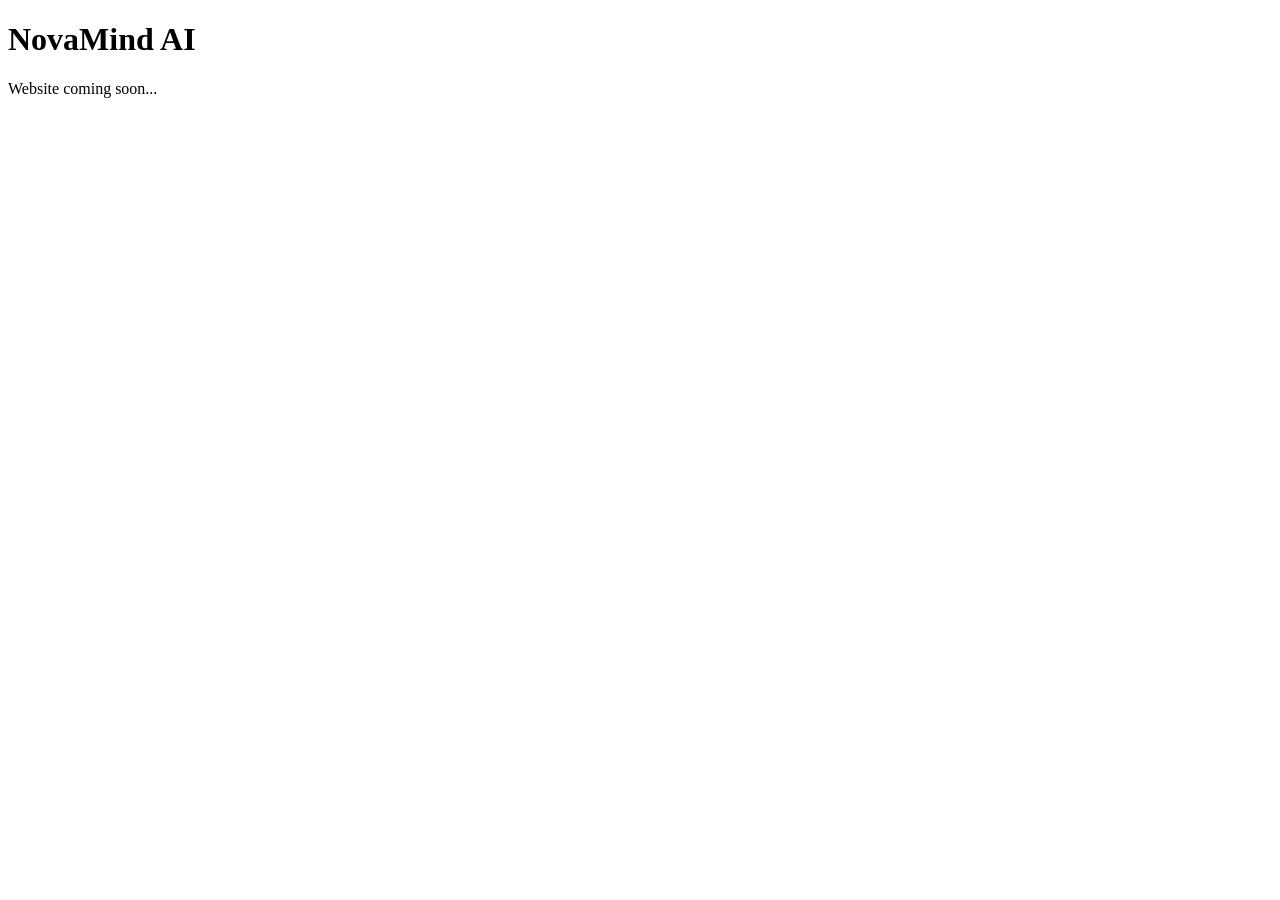
==== index.html @ 50bb6784 "Create index.html" ====
<!DOCTYPE html>
<html lang="en">
<head>
    <meta charset="UTF-8">
    <meta name="viewport" content="width=device-width, initial-scale=1.0">
    <title>NovaMind AI</title>
</head>

<body>

<h1>NovaMind AI</h1>

<p>Website coming soon...</p>

</body>
</html>
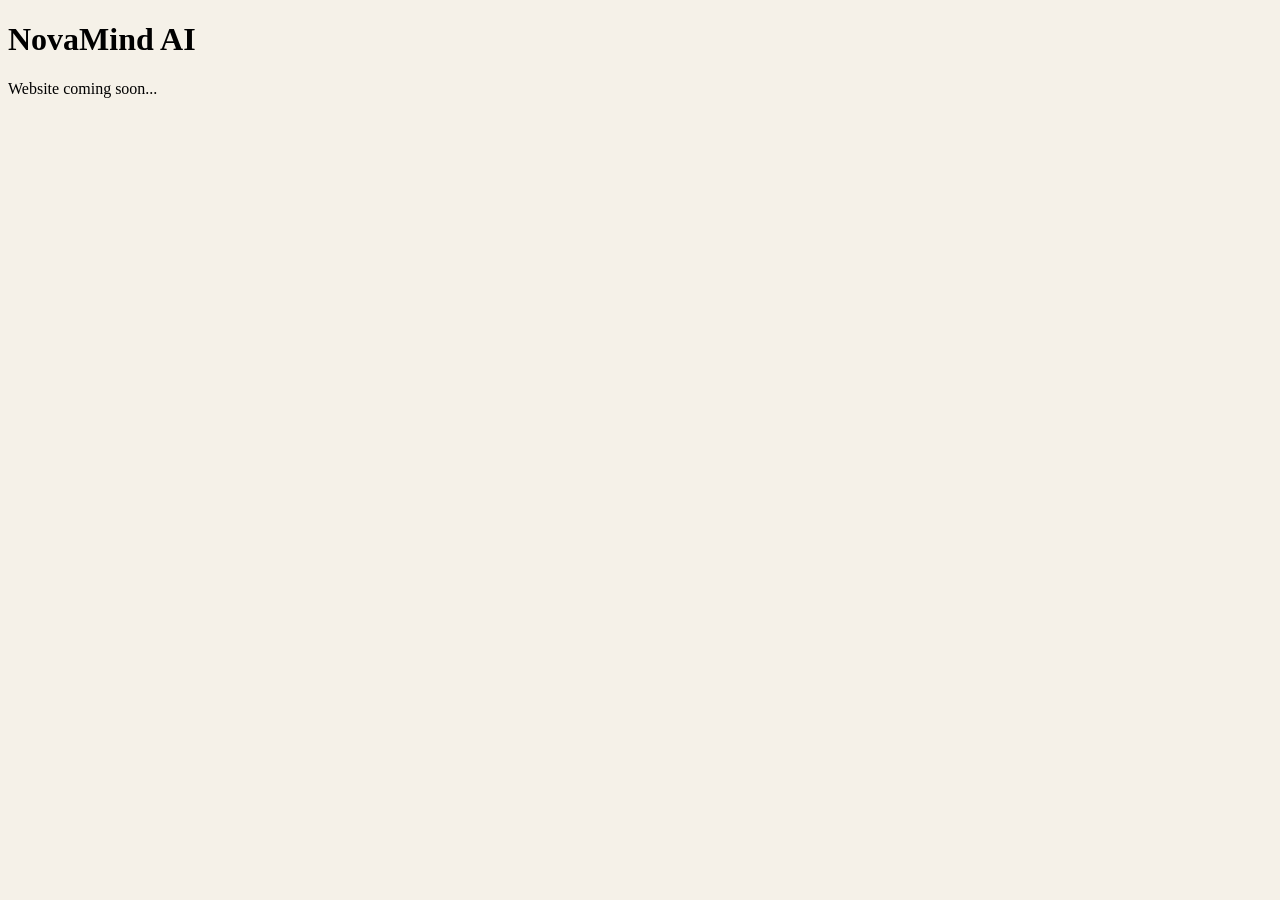
==== commit d1093cfd: "Connect stylesheet" ====
--- a/index.html
+++ b/index.html
@@ -4,6 +4,8 @@
     <meta charset="UTF-8">
     <meta name="viewport" content="width=device-width, initial-scale=1.0">
     <title>NovaMind AI</title>
+    
+    <link rel="stylesheet" href="style.css">
 </head>
 
 <body>
--- a/style.css
+++ b/style.css
@@ -0,0 +1,3 @@
+body{
+    background:#F5F1E8;
+}
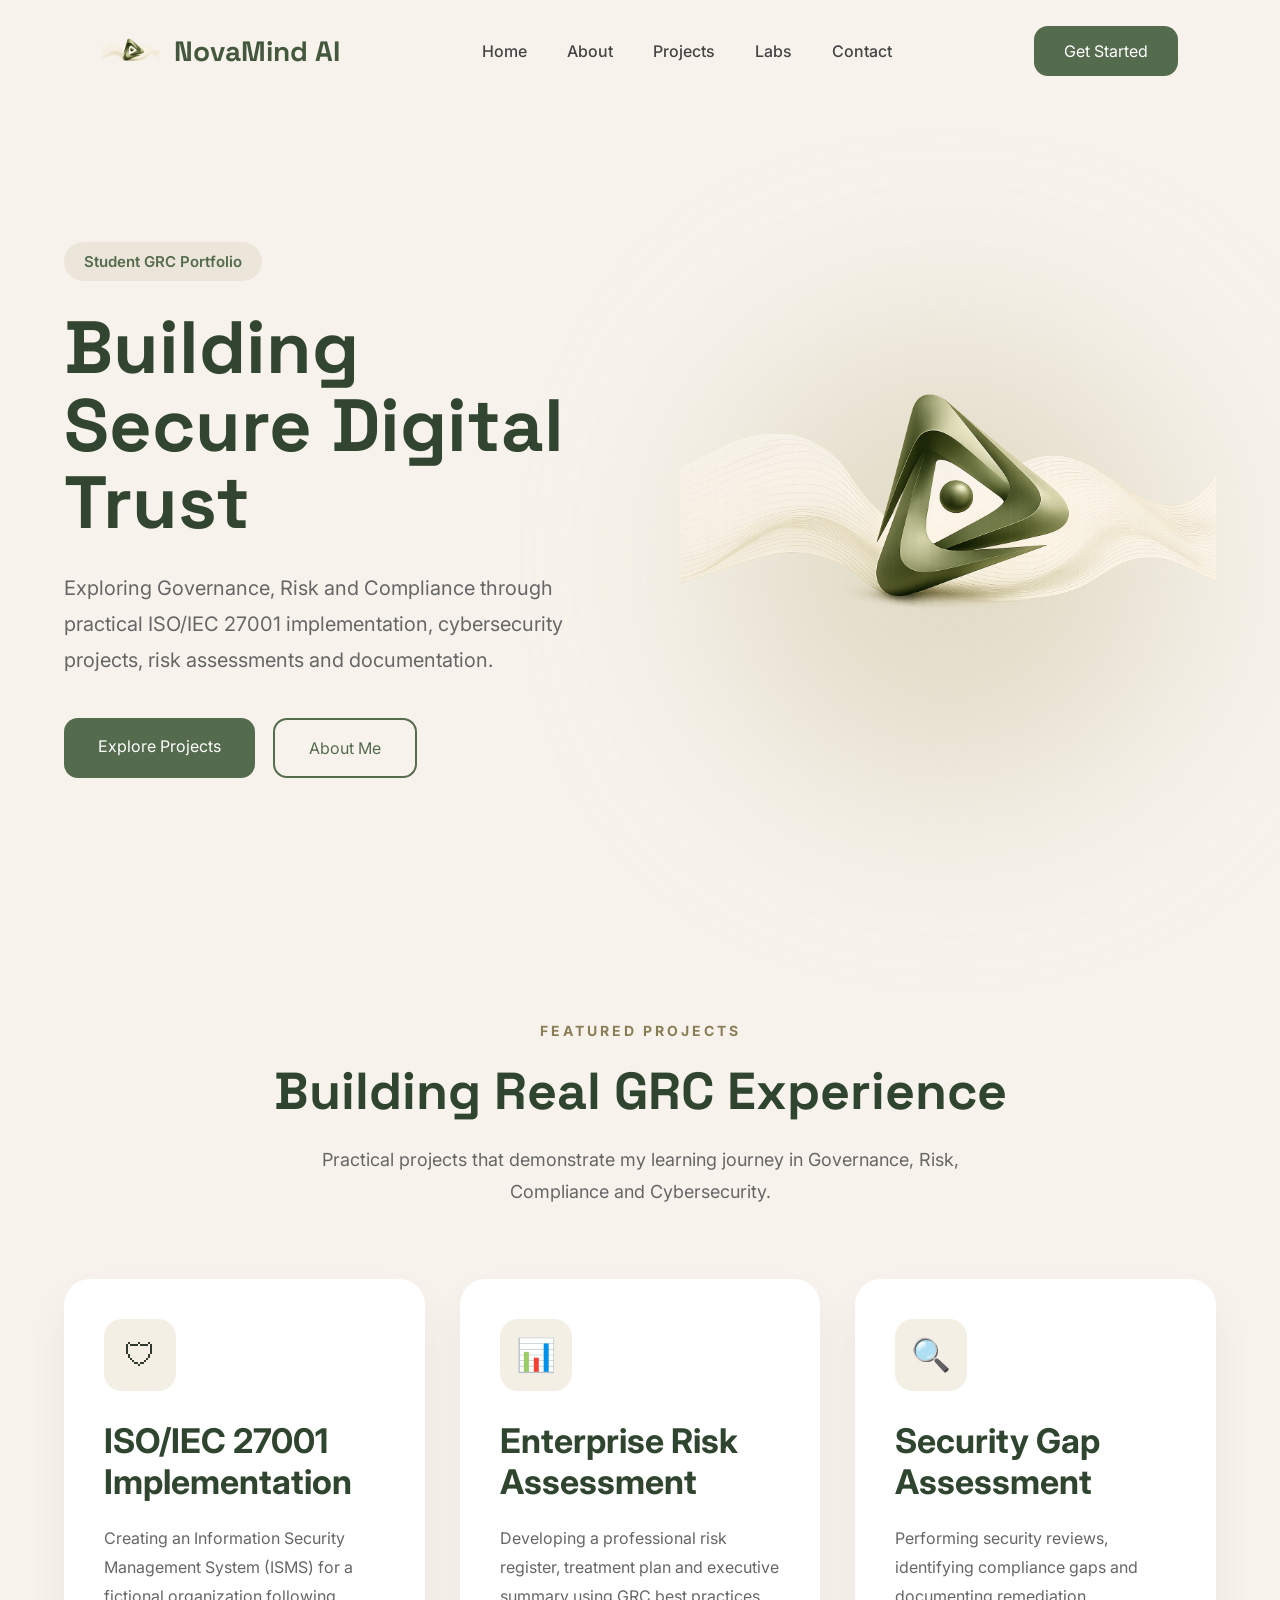
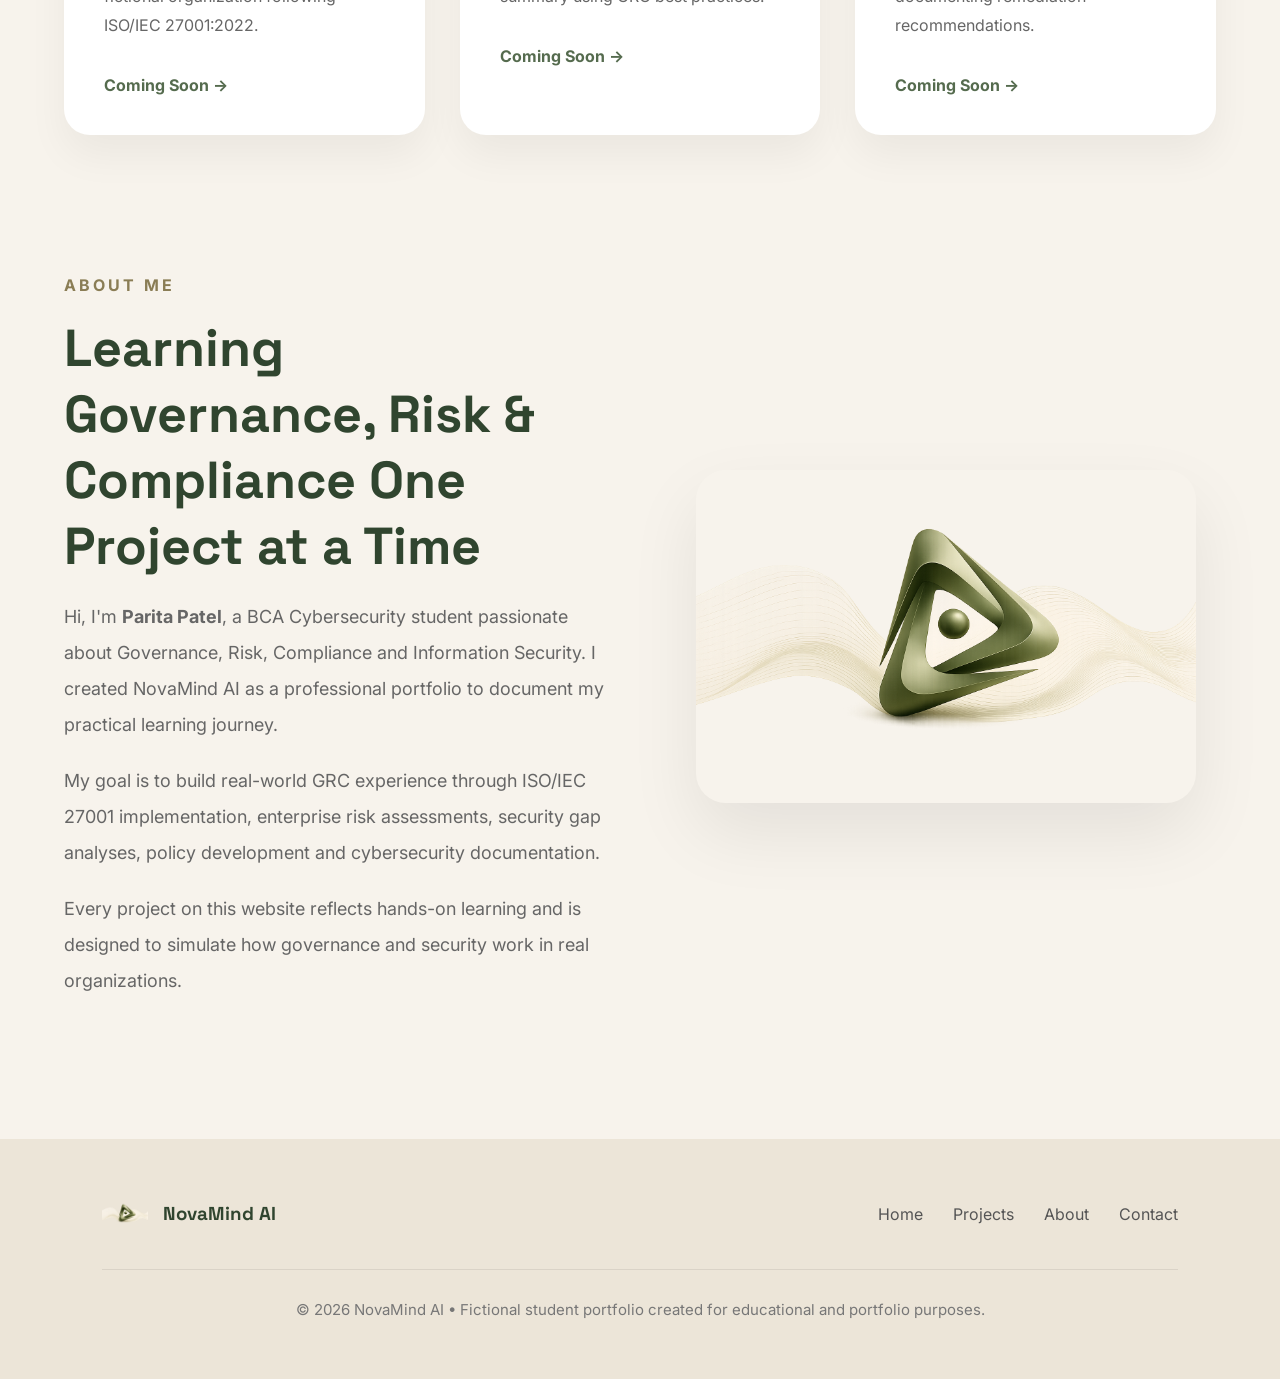
==== commit dd8d55d3: "Initial NovaMind AI portfolio" ====
--- a/index.html
+++ b/index.html
@@ -1,18 +1,259 @@
 <!DOCTYPE html>
 <html lang="en">
+
 <head>
-    <meta charset="UTF-8">
-    <meta name="viewport" content="width=device-width, initial-scale=1.0">
-    <title>NovaMind AI</title>
-    
-    <link rel="stylesheet" href="style.css">
+
+<meta charset="UTF-8">
+
+<meta name="viewport"
+content="width=device-width, initial-scale=1.0">
+
+<title>NovaMind AI</title>
+
+<link rel="stylesheet" href="style.css">
+
+<link rel="preconnect"
+href="https://fonts.googleapis.com">
+
+<link rel="preconnect"
+href="https://fonts.gstatic.com"
+crossorigin>
+
+<link href="https://fonts.googleapis.com/css2?family=Inter:wght@300;400;500;600;700;800&family=Space+Grotesk:wght@400;500;700&display=swap"
+rel="stylesheet">
+
 </head>
 
 <body>
 
-<h1>NovaMind AI</h1>
-
-<p>Website coming soon...</p>
-
-</body>
-</html>
+<header>
+
+<nav class="navbar">
+
+<div class="logo">
+
+<img
+src="assets/logo/logo.png"
+alt="NovaMind AI">
+
+<span>NovaMind AI</span>
+
+</div>
+
+<ul>
+
+<li><a href="#">Home</a></li>
+<li><a href="#">About</a></li>
+<li><a href="#">Projects</a></li>
+<li><a href="#">Labs</a></li>
+<li><a href="#">Contact</a></li>
+
+</ul>
+
+<a href="#" class="button">
+
+Get Started
+
+</a>
+
+</nav>
+
+</header>
+
+<section class="hero">
+
+<div class="hero-left">
+
+<span class="badge">
+
+Student GRC Portfolio
+
+</span>
+
+<h1>
+
+Building Secure
+Digital Trust
+
+</h1>
+
+<p>
+
+Exploring Governance, Risk and Compliance
+through practical ISO/IEC 27001
+implementation, cybersecurity projects,
+risk assessments and documentation.
+
+</p>
+
+<div class="hero-buttons">
+
+<a href="#" class="primary">
+
+Explore Projects
+
+</a>
+
+<a href="#" class="secondary">
+
+About Me
+
+</a>
+
+</div>
+
+</div>
+
+<div class="hero-right">
+
+<img
+src="assets/images/hero.png"
+alt="Hero">
+
+</div>
+
+</section>
+<!-- ================= PROJECTS ================= -->
+
+<section class="projects">
+
+    <div class="section-title">
+
+        <span>Featured Projects</span>
+
+        <h2>Building Real GRC Experience</h2>
+
+        <p>
+            Practical projects that demonstrate my learning journey in
+            Governance, Risk, Compliance and Cybersecurity.
+        </p>
+
+    </div>
+
+    <div class="project-grid">
+
+        <div class="project-card">
+
+            <div class="project-icon">🛡</div>
+
+            <h3>ISO/IEC 27001 Implementation</h3>
+
+            <p>
+                Creating an Information Security Management System (ISMS)
+                for a fictional organization following ISO/IEC 27001:2022.
+            </p>
+
+            <a href="#">Coming Soon →</a>
+
+        </div>
+
+        <div class="project-card">
+
+            <div class="project-icon">📊</div>
+
+            <h3>Enterprise Risk Assessment</h3>
+
+            <p>
+                Developing a professional risk register, treatment plan
+                and executive summary using GRC best practices.
+            </p>
+
+            <a href="#">Coming Soon →</a>
+
+        </div>
+
+        <div class="project-card">
+
+            <div class="project-icon">🔍</div>
+
+            <h3>Security Gap Assessment</h3>
+
+            <p>
+                Performing security reviews, identifying compliance gaps
+                and documenting remediation recommendations.
+            </p>
+
+            <a href="#">Coming Soon →</a>
+
+        </div>
+
+    </div>
+
+</section>
+<!-- ================= ABOUT ================= -->
+
+<section class="about">
+
+    <div class="about-text">
+
+        <span>About Me</span>
+
+        <h2>
+            Learning Governance,
+            Risk & Compliance
+            One Project at a Time
+        </h2>
+
+        <p>
+            Hi, I'm <strong>Parita Patel</strong>, a BCA Cybersecurity student
+            passionate about Governance, Risk, Compliance and Information Security.
+            I created NovaMind AI as a professional portfolio to document my
+            practical learning journey.
+        </p>
+
+        <br>
+
+        <p>
+            My goal is to build real-world GRC experience through ISO/IEC 27001
+            implementation, enterprise risk assessments, security gap analyses,
+            policy development and cybersecurity documentation.
+        </p>
+
+        <br>
+
+        <p>
+            Every project on this website reflects hands-on learning and is designed
+            to simulate how governance and security work in real organizations.
+        </p>
+
+    </div>
+
+    <div class="about-image">
+
+        <img src="assets/images/hero.png" alt="NovaMind AI">
+
+    </div>
+
+</section>
+<!-- ================= FOOTER ================= -->
+
+<footer>
+
+    <div class="footer-content">
+
+        <div class="footer-logo">
+
+            <img src="assets/logo/logo.png" alt="NovaMind AI">
+
+            <h3>NovaMind AI</h3>
+
+        </div>
+
+        <div class="footer-links">
+
+            <a href="#">Home</a>
+            <a href="#">Projects</a>
+            <a href="#">About</a>
+            <a href="#">Contact</a>
+
+        </div>
+
+    </div>
+
+    <div class="footer-bottom">
+
+        © 2026 NovaMind AI • Fictional student portfolio created for educational and portfolio purposes.
+
+    </div>
+
+</footer>
--- a/style.css
+++ b/style.css
@@ -1,3 +1,663 @@
+/* ==========================================
+   NOVAMIND AI
+   Premium GRC Portfolio
+========================================== */
+
+*{
+    margin:0;
+    padding:0;
+    box-sizing:border-box;
+}
+
+html{
+    scroll-behavior:smooth;
+}
+
 body{
-    background:#F5F1E8;
-}
+    font-family:'Inter',sans-serif;
+    background:#F7F3EC;
+    color:#2F392E;
+    overflow-x:hidden;
+}
+
+/* ================= NAVBAR ================= */
+
+.navbar{
+
+    position:fixed;
+    top:0;
+    left:0;
+
+    width:100%;
+
+    padding:26px 8%;
+
+    display:flex;
+    justify-content:space-between;
+    align-items:center;
+
+    background:rgba(247,243,236,.88);
+
+    backdrop-filter:blur(18px);
+
+    z-index:999;
+
+}
+
+.logo{
+
+    display:flex;
+    align-items:center;
+    gap:14px;
+
+}
+
+.logo img{
+
+    width:58px;
+
+}
+
+.logo span{
+
+    font-family:'Space Grotesk',sans-serif;
+
+    font-size:28px;
+
+    font-weight:700;
+
+    color:#44583D;
+
+}
+
+.navbar ul{
+
+    display:flex;
+
+    list-style:none;
+
+    gap:40px;
+
+}
+
+.navbar ul a{
+
+    text-decoration:none;
+
+    color:#444;
+
+    font-weight:500;
+
+    transition:.3s;
+
+}
+
+.navbar ul a:hover{
+
+    color:#556B4E;
+
+}
+
+.button{
+
+    text-decoration:none;
+
+    background:#556B4E;
+
+    color:white;
+
+    padding:15px 30px;
+
+    border-radius:14px;
+
+    transition:.3s;
+
+}
+
+.button:hover{
+
+    transform:translateY(-3px);
+
+}
+
+/* ================= HERO ================= */
+
+.hero{
+
+    width:90%;
+
+    max-width:1400px;
+
+    margin:auto;
+
+    min-height:100vh;
+
+    display:grid;
+
+    grid-template-columns:1fr 1fr;
+
+    gap:80px;
+
+    align-items:center;
+
+    padding-top:120px;
+
+}
+
+.hero-left{
+
+    z-index:2;
+
+}
+
+.badge{
+
+    display:inline-block;
+
+    background:#ECE5D9;
+
+    color:#556B4E;
+
+    padding:10px 20px;
+
+    border-radius:50px;
+
+    font-size:15px;
+
+    font-weight:600;
+
+}
+
+.hero h1{
+
+    margin-top:28px;
+
+    font-family:'Space Grotesk',sans-serif;
+
+    font-size:74px;
+
+    line-height:1.05;
+
+    color:#324530;
+
+}
+
+.hero p{
+
+    margin-top:28px;
+
+    max-width:620px;
+
+    font-size:20px;
+
+    line-height:1.8;
+
+    color:#666;
+
+}
+
+.hero-buttons{
+
+    display:flex;
+
+    gap:18px;
+
+    margin-top:40px;
+
+}
+
+.primary{
+
+    background:#556B4E;
+
+    color:white;
+
+    text-decoration:none;
+
+    padding:18px 34px;
+
+    border-radius:14px;
+
+    transition:.3s;
+
+}
+
+.primary:hover{
+
+    transform:translateY(-4px);
+
+}
+
+.secondary{
+
+    border:2px solid #556B4E;
+
+    color:#556B4E;
+
+    text-decoration:none;
+
+    padding:18px 34px;
+
+    border-radius:14px;
+
+    transition:.3s;
+
+}
+
+.secondary:hover{
+
+    background:#556B4E;
+
+    color:white;
+
+}
+
+.hero-right{
+
+    display:flex;
+
+    justify-content:center;
+
+    position:relative;
+
+}
+
+.hero-right::before{
+
+    content:"";
+
+    position:absolute;
+
+    width:460px;
+
+    height:460px;
+
+    background:#D9D2B9;
+
+    border-radius:50%;
+
+    filter:blur(95px);
+
+    opacity:.7;
+
+    z-index:-1;
+
+}
+
+.hero-right img{
+
+    width:100%;
+
+    max-width:680px;
+
+    animation:float 6s ease-in-out infinite;
+
+}
+
+@keyframes float{
+
+    0%,100%{
+
+        transform:translateY(0);
+
+    }
+
+    50%{
+
+        transform:translateY(-14px);
+
+    }
+
+}
+/* ==========================================
+   PROJECTS SECTION
+========================================== */
+
+.projects{
+
+    width:90%;
+    max-width:1400px;
+
+    margin:120px auto;
+
+}
+
+.section-title{
+
+    text-align:center;
+
+    margin-bottom:70px;
+
+}
+
+.section-title span{
+
+    color:#8A7D55;
+
+    text-transform:uppercase;
+
+    letter-spacing:3px;
+
+    font-size:14px;
+
+    font-weight:700;
+
+}
+
+.section-title h2{
+
+    font-family:'Space Grotesk',sans-serif;
+
+    font-size:52px;
+
+    margin-top:18px;
+
+    color:#30452F;
+
+}
+
+.section-title p{
+
+    max-width:700px;
+
+    margin:20px auto 0;
+
+    color:#666;
+
+    line-height:1.8;
+
+    font-size:18px;
+
+}
+
+/* Cards */
+
+.project-grid{
+
+    display:grid;
+
+    grid-template-columns:repeat(3,1fr);
+
+    gap:35px;
+
+}
+
+.project-card{
+
+    background:white;
+
+    border-radius:26px;
+
+    padding:40px;
+
+    box-shadow:0 20px 40px rgba(0,0,0,.05);
+
+    transition:.35s;
+
+}
+
+.project-card:hover{
+
+    transform:translateY(-10px);
+
+    box-shadow:0 30px 60px rgba(0,0,0,.08);
+
+}
+
+.project-icon{
+
+    width:72px;
+    height:72px;
+
+    border-radius:18px;
+
+    background:#F4EFE5;
+
+    display:flex;
+    justify-content:center;
+    align-items:center;
+
+    font-size:32px;
+
+    margin-bottom:30px;
+
+}
+
+.project-card h3{
+
+    font-size:34px;
+
+    color:#30452F;
+
+    line-height:1.2;
+
+    margin-bottom:22px;
+
+}
+
+.project-card p{
+
+    color:#666;
+
+    line-height:1.8;
+
+    margin-bottom:35px;
+
+}
+
+.project-card a{
+
+    color:#556B4E;
+
+    text-decoration:none;
+
+    font-weight:700;
+
+}
+
+/* ==========================================
+   ABOUT SECTION
+========================================== */
+
+.about{
+
+    width:90%;
+    max-width:1300px;
+
+    margin:140px auto;
+
+    display:grid;
+
+    grid-template-columns:1fr 1fr;
+
+    gap:70px;
+
+    align-items:center;
+
+}
+
+.about-image{
+
+    display:flex;
+
+    justify-content:center;
+
+}
+
+.about-image img{
+
+    width:100%;
+
+    max-width:500px;
+
+    border-radius:30px;
+
+    box-shadow:0 30px 70px rgba(0,0,0,.08);
+
+}
+
+.about-text span{
+
+    color:#8A7D55;
+
+    text-transform:uppercase;
+
+    letter-spacing:3px;
+
+    font-weight:700;
+
+}
+
+.about-text h2{
+
+    font-family:'Space Grotesk',sans-serif;
+
+    font-size:52px;
+
+    color:#30452F;
+
+    margin:20px 0;
+
+}
+
+.about-text p{
+
+    color:#666;
+
+    line-height:2;
+
+    font-size:18px;
+
+}
+
+/* ==========================================
+   FOOTER
+========================================== */
+
+footer{
+
+    margin-top:140px;
+
+    background:#ECE5D8;
+
+    padding:60px 8%;
+
+}
+
+.footer-content{
+
+    display:flex;
+
+    justify-content:space-between;
+
+    align-items:center;
+
+    flex-wrap:wrap;
+
+    gap:30px;
+
+}
+
+.footer-logo{
+
+    display:flex;
+
+    align-items:center;
+
+    gap:15px;
+
+}
+
+.footer-logo img{
+
+    width:46px;
+
+}
+
+.footer-logo h3{
+
+    font-family:'Space Grotesk',sans-serif;
+
+    color:#30452F;
+
+}
+
+.footer-links{
+
+    display:flex;
+
+    gap:30px;
+
+}
+
+.footer-links a{
+
+    text-decoration:none;
+
+    color:#555;
+
+}
+
+.footer-bottom{
+
+    margin-top:40px;
+
+    padding-top:30px;
+
+    border-top:1px solid rgba(0,0,0,.08);
+
+    text-align:center;
+
+    color:#777;
+
+    font-size:15px;
+
+}
+
+/* ==========================================
+   RESPONSIVE
+========================================== */
+
+@media(max-width:1000px){
+
+.hero{
+
+grid-template-columns:1fr;
+
+text-align:center;
+
+}
+
+.hero p{
+
+margin:auto;
+
+}
+
+.hero-buttons{
+
+justify-content:center;
+
+}
+
+.project-grid{
+
+grid-template-columns:1fr;
+
+}
+
+.about{
+
+grid-template-columns:1fr;
+
+text-align:center;
+
+}
+
+.nav-links{
+
+display:none;
+
+}
+
+}
